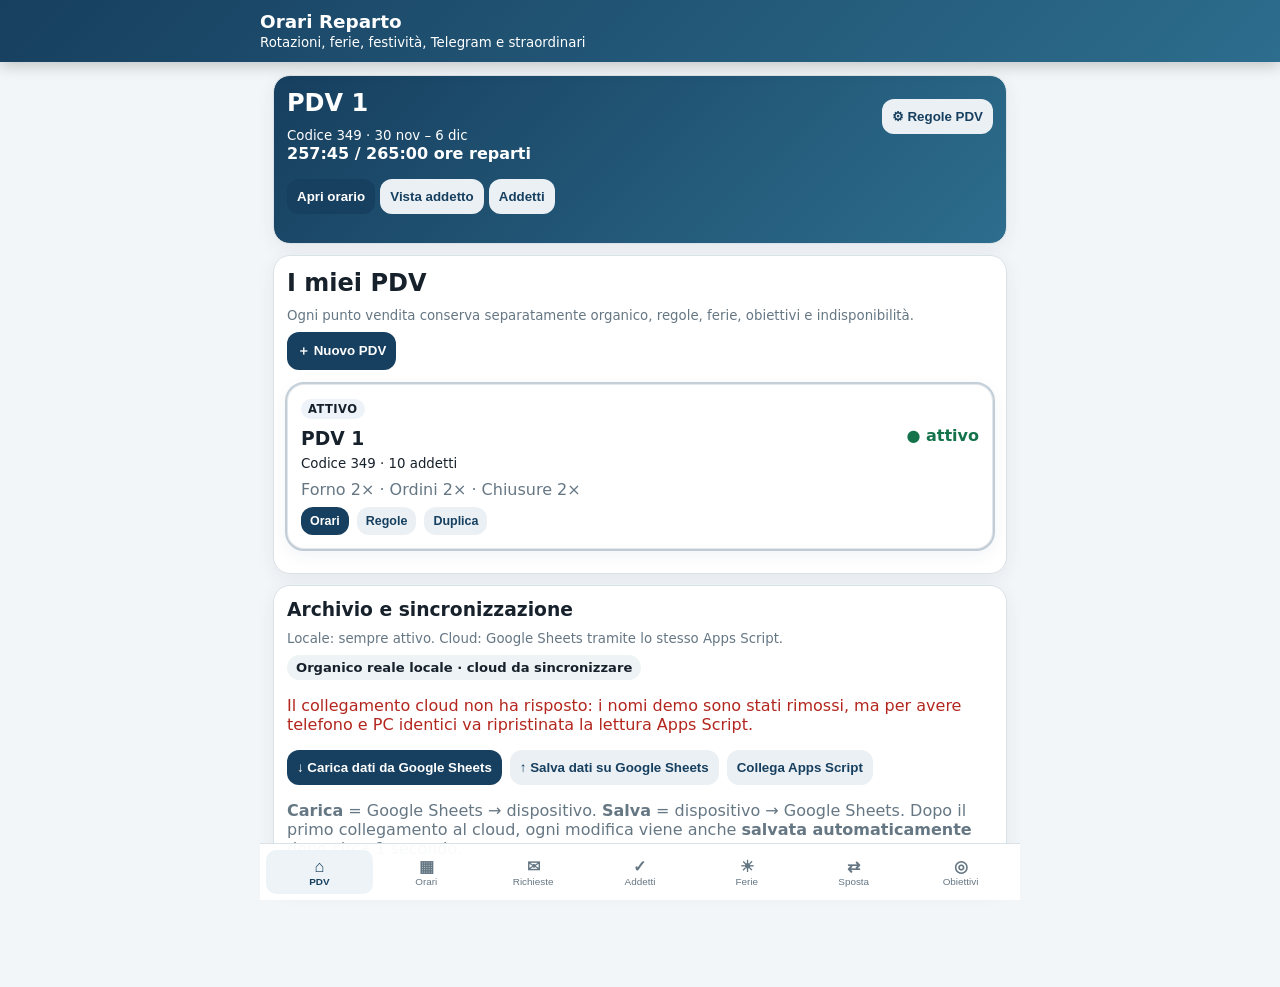
==== orari-reparto-demo/index.html @ fd737ded "Integrate September 21 Calendar and exceptional department roster" ====
<!doctype html>
<html lang="it">
<head>
<meta charset="utf-8">
<meta name="viewport" content="width=device-width,initial-scale=1,viewport-fit=cover">
<meta name="theme-color" content="#173f5f">
<title>Orari Reparto</title>
<script>
(function(){
  if(location.hostname==='htmlpreview.github.io'){
    location.replace('https://giulio-o.github.io/tweet-sentiment-stream/orari-reparto-demo/');
  }
})();
</script>
<link rel="stylesheet" href="orari-v9.css?v=20260902-absence1">
<link rel="stylesheet" href="orari-v9-pdv.css?v=20260902-absence1">
<link rel="stylesheet" href="orari-v9-interactions.css?v=20260906-promo1">
</head>
<body>
<header>
  <div class="head">
    <h1>Orari Reparto</h1>
    <small>Rotazioni, ferie, festività, Telegram e straordinari</small>
    <div id="weekbar" class="weekbar">
      <button onclick="move(-7)" aria-label="Settimana precedente">‹</button>
      <div id="weeklabel"></div>
      <button onclick="move(7)" aria-label="Settimana successiva">›</button>
    </div>
  </div>
</header>
<main id="app"></main>
<nav id="nav"></nav>
<script src="orari-v9-part1.js?v=20260904-driveweek1"></script>
<script src="orari-v9-part2.js?v=20260909-weeklysales1"></script>
<script src="orari-v9-part5.js?v=20260904-driveweek1"></script>
<script src="orari-v9-part3.js?v=20260904-driveweek1"></script>
<script src="orari-v9-part4.js?v=20260902-sick1"></script>
<script src="orari-v9-part6.js?v=20260902-sick1"></script>
<script src="orari-v9-part7.js?v=20260902-sick1"></script>
<script src="orari-v9-part8.js?v=20260902-sick1"></script>
<script src="orari-v9-part9.js?v=20260902-sick1"></script>
<script src="orari-v9-part10.js?v=20260909-weeklysales1"></script>
<script src="orari-v9-part11.js?v=20260902-sick1"></script>
<script src="orari-v9-part12.js?v=20260909-weeklysales1"></script>
<script src="orari-v9-part15.js?v=20260909-weeklysales1"></script>
<script src="orari-v9-part13.js?v=20260902-sick1"></script>
<script src="orari-v9-part14.js?v=20260902-sick1"></script>
<script src="orari-v9-part16.js?v=20260904-driveweek1"></script>
<script src="orari-v9-part17.js?v=20260902-sick1"></script>
<script src="orari-v9-part18.js?v=20260902-sick1"></script>
<script src="orari-v9-part19.js?v=20260902-sick1"></script>
<script src="orari-v9-part20.js?v=20260902-sick1"></script>
<script src="orari-v9-part21.js?v=20260904-driveweek1"></script>
<script src="orari-v9-part22.js?v=20260902-sick1"></script>
<script src="orari-v9-part23.js?v=20260911-singleday1"></script>
<script src="orari-v9-part24.js?v=20260902-sick1"></script>
<script src="orari-v9-part25.js?v=20260902-sick1"></script>
<script src="orari-v9-part26.js?v=20260902-sick1"></script>
<script src="orari-v9-part27.js?v=20260902-sick1"></script>
<script src="orari-v9-part28.js?v=20260904-needsfirst1"></script>
<script src="orari-v9-part29.js?v=20260902-sick1"></script>
<script src="orari-v9-part30.js?v=20260902-sick1"></script>
<script src="orari-v9-part31.js?v=20260911-singleday1"></script>
<script src="orari-v9-part32.js?v=20260904-needsfirst1"></script>
<script src="orari-v9-part33.js?v=20260909-weeklysales1"></script>
<script src="orari-v9-part34.js?v=20260903-satrotation1"></script>
<script src="orari-v9-part35.js?v=20260904-driveweek1"></script>
<script src="orari-v9-part36.js?v=20260906-promo2"></script>
<script src="orari-v9-part37.js?v=20260909-weeklysales1"></script>
<script src="orari-v9-part38.js?v=20260906-reminder1"></script>
<script src="orari-v9-part39.js?v=20260909-weeklysales1"></script>
<script src="orari-v9-part40.js?v=20260911-singleday1"></script>
<script src="orari-v9-part41.js?v=20260911-calendar1"></script>
</body>
</html>
---- orari-reparto-demo/orari-v9.css ----
:root{--b:#173f5f;--b2:#2d6d8d;--bg:#f3f6f8;--bd:#d9e2e7;--bad:#b3261e;--ok:#14734b;--p:#6f42c1;--holiday:#9a5b00}
*{box-sizing:border-box}
body{margin:0;background:var(--bg);color:#17212b;font-family:system-ui,-apple-system,Segoe UI,sans-serif}
header{position:sticky;top:0;z-index:20;background:linear-gradient(135deg,var(--b),var(--b2));color:#fff;padding:11px 14px;box-shadow:0 4px 14px #0003}
.head{max-width:760px;margin:auto}
h1{font-size:1.15rem;margin:0}
h2,h3{margin:0 0 8px}
.weekbar{display:none;grid-template-columns:45px 1fr 45px;gap:8px;align-items:center;margin-top:9px}
.weekbar.on{display:grid}
.weekbar button{height:40px;border:1px solid #fff5;border-radius:12px;background:#fff2;color:#fff;font-size:1.4rem}
.weekbar div{text-align:center;font-weight:800}
main{max-width:760px;margin:auto;padding:13px 13px 88px}
.card{background:#fff;border:1px solid var(--bd);border-radius:17px;padding:13px;margin-bottom:11px;box-shadow:0 5px 18px #173f5f12}
.hero{background:linear-gradient(135deg,var(--b),var(--b2));color:#fff}
.grid{display:grid;grid-template-columns:1fr 1fr;gap:8px}
.wide{grid-column:1/-1}
.row{display:flex;justify-content:space-between;align-items:center;gap:8px}
.wrap{flex-wrap:wrap}
.btn{border:0;border-radius:12px;padding:10px;font-weight:800;background:#eaf0f4;color:var(--b)}
.btn.small{padding:7px 9px;font-size:.78rem}
.btn.primary{background:var(--b);color:#fff}
.btn.danger{background:#fdecea;color:var(--bad)}
.btn.holiday{background:#fff2d9;color:#7b4900}
nav{position:fixed;z-index:30;bottom:0;left:50%;transform:translateX(-50%);width:min(760px,100%);display:grid;grid-template-columns:repeat(6,1fr);background:#fffffff5;border-top:1px solid var(--bd);padding:6px}
nav button{border:0;background:transparent;padding:7px 1px;color:#667784;font-size:.62rem}
nav button b{display:block;font-size:1.03rem}
nav button.on{color:var(--b);font-weight:900;background:#edf3f6;border-radius:10px}
.dept{border-left:5px solid var(--b)}
.carni{border-left-color:#8a5a2b}
.cr{border-left:5px solid var(--p);background:#faf7ff}
.shift{display:grid;grid-template-columns:1fr auto auto;gap:7px;align-items:center;padding:8px 0;border-top:1px solid var(--bd)}
.shift:first-child{border-top:0}
.time{font-weight:900}
.pill{display:inline-block;padding:3px 7px;border-radius:999px;background:#edf3f6;color:var(--b);font-size:.7rem;margin-top:3px}
.bad{color:var(--bad)}
.ok{color:var(--ok)}
.muted{color:#667784}
.req{display:grid;grid-template-columns:1fr auto;gap:7px;padding:7px 0;border-top:1px solid var(--bd)}
table{width:100%;border-collapse:collapse;font-size:.8rem}
th,td{padding:7px 4px;border-bottom:1px solid var(--bd);text-align:right}
th:first-child,td:first-child{text-align:left}
.scroll{overflow-x:auto}
.crrow{background:#faf7ff}
.redbox{background:#fff6f5}
.greenbox{background:#f0faf5}
.purplebox{background:#f7f2ff}
.holiday-open{background:#fff8e8;border-color:#e0b461}
.holiday-closed{background:#f1f3f5;border-color:#aab4bd}
.holiday-badge{display:inline-block;border-radius:999px;padding:4px 8px;font-size:.72rem;font-weight:900;background:#fff2d9;color:#7b4900}
.holiday-badge.closed{background:#e8ecef;color:#46535d}
.credit-grid{display:grid;grid-template-columns:1fr 90px;gap:8px;align-items:center;padding:7px 0;border-top:1px solid var(--bd)}
.extra-box{background:#eef7ff;border-color:#9bc4df}
.extra-row{display:grid;grid-template-columns:auto 1fr 105px 105px;gap:8px;align-items:end;padding:10px 0;border-top:1px solid var(--bd)}
.extra-row:first-of-type{border-top:0}
.extra-row input[type="checkbox"]{width:22px;height:22px;margin:0 0 9px}
.target-note{font-size:.72rem;color:#667784;margin-top:4px}
.request-card{border-left:5px solid #2581b8}
.request-message{background:#f4f8fb;border-radius:12px;padding:10px;margin:9px 0;font-style:italic}
.request-actions{display:grid;grid-template-columns:1fr 1fr;gap:8px;margin-top:10px}
.request-status{display:inline-block;padding:4px 8px;border-radius:999px;background:#eaf0f4;color:var(--b);font-size:.72rem;font-weight:900}
.request-status.pending{background:#fff2d9;color:#7b4900}
.connection{background:#eef7ff;border-color:#9bc4df}
.block-card{border-left:5px solid #b3261e;background:#fff8f7}
.spinner{display:inline-block;width:16px;height:16px;border:2px solid #9db2c0;border-top-color:var(--b);border-radius:50%;animation:spin .8s linear infinite;vertical-align:-3px;margin-right:6px}
.associate-box{display:grid;gap:8px;background:#fff8e8;border:1px solid #e0b461;border-radius:13px;padding:10px;margin:10px 0}
.associate-row{display:grid;grid-template-columns:1fr auto;gap:8px}
.telegram-linked,.telegram-employee{display:flex;justify-content:space-between;align-items:center;gap:8px;border-radius:12px;padding:9px;margin:9px 0}
.telegram-linked,.telegram-employee.linked{background:#f0faf5;border:1px solid #9bd2b8}
.telegram-employee.unlinked{background:#f3f6f8;border:1px solid var(--bd)}
.employee-week-head{background:#eef7ff;border-color:#9bc4df}
.employee-summary{margin-bottom:11px}
.employee-day{border-left:5px solid var(--b)}
.employee-shift{display:grid;grid-template-columns:1fr auto auto;gap:10px;align-items:center;padding:9px 0;border-top:1px solid var(--bd)}
.employee-shift:first-of-type{border-top:0}
.employee-edit{align-self:center}
.day-state{border-radius:12px;padding:12px;margin-top:8px;text-align:center}
.rest-state{background:#f1f3f5;color:#52616d}
.leave-state{background:#eaf4ff;color:#175c87}
.holiday-state{background:#fff8e8;color:#7b4900}
.availability-note{margin-top:8px;border-radius:10px;padding:8px;background:#fff0ef;color:var(--bad);font-size:.82rem}
@keyframes spin{to{transform:rotate(360deg)}}
@media(max-width:560px){.extra-row{grid-template-columns:30px 1fr 1fr}.extra-row .employee-select{grid-column:2/-1}}
input,select{width:100%;padding:10px;border:1px solid var(--bd);border-radius:11px;background:#fff}
label{display:grid;gap:4px;font-size:.8rem;font-weight:750;color:#667784}
.form{display:grid;gap:9px}
.emp{padding:9px 0;border-top:1px solid var(--bd)}
.hidden{display:none!important}
@media(max-width:460px){
  .shift{grid-template-columns:1fr auto}
  .shift .edit{grid-column:2}
  .grid{grid-template-columns:1fr 1fr}
  table{font-size:.74rem}
  th,td{padding:6px 3px}
  .request-actions{grid-template-columns:1fr}
  .associate-row{grid-template-columns:1fr}
  .telegram-linked,.telegram-employee{align-items:flex-start;flex-direction:column}
  .employee-shift{grid-template-columns:1fr auto}
  .employee-shift .employee-edit{grid-column:2}
}
---- orari-reparto-demo/orari-v9-pdv.css ----
.pdv-list{display:grid;gap:12px;margin-top:14px}.pdv-card{border:1px solid rgba(23,63,95,.12)}.pdv-active{outline:2px solid rgba(23,63,95,.24)}.pdv-badge{display:inline-block;font-size:.72rem;font-weight:800;letter-spacing:.04em;padding:3px 7px;border-radius:999px;background:#edf3f8;margin-bottom:5px}.pdv-actions{display:flex;gap:8px;flex-wrap:wrap;align-items:center}.sync-status{font-size:.82rem;font-weight:700;padding:5px 9px;border-radius:999px;background:#eef3f6}textarea{width:100%;box-sizing:border-box;resize:vertical;font:inherit;border:1px solid #ccd5dc;border-radius:10px;padding:10px;background:#fff}.pdv-card h3{margin:4px 0}.pdv-card p{margin:8px 0}.form input[readonly]{background:#f2f5f7;font-weight:700}.form label input[type="checkbox"]{width:auto;margin-right:8px}@media(max-width:600px){.pdv-actions .btn{flex:1 1 auto}.pdv-card .row{align-items:flex-start}.sync-status{margin-top:6px}}
---- orari-reparto-demo/orari-v9-interactions.css ----
/* Interazioni, note richieste, permessi, spostamenti e coperture */
.btn,.weekbar button,nav button{cursor:pointer;transition:transform .14s ease,box-shadow .14s ease,filter .14s ease,background-color .14s ease}
.btn:hover{transform:translateY(-2px);box-shadow:0 6px 14px #173f5f24;filter:brightness(.97)}
.btn:active{transform:translateY(0) scale(.97);box-shadow:0 2px 6px #173f5f20}
.btn:disabled{cursor:not-allowed;opacity:.55;transform:none!important;box-shadow:none!important;filter:none!important}
.weekbar button:hover{transform:translateY(-1px);background:#ffffff32}
nav{grid-template-columns:repeat(7,1fr)}
nav button:hover{color:var(--b);background:#edf3f6;border-radius:10px;transform:translateY(-2px)}
nav button:active{transform:scale(.96)}
.request-mini-note{display:block;margin-top:3px;color:#8a5a00;font-size:.68rem;font-weight:650;line-height:1.25}
.request-mini-day{margin-top:8px;padding:7px 9px;border-radius:9px;background:#fff8e8;border:1px solid #ead19a}
.permit-state{background:#f3edff;color:#5f3a90}
.move-state{background:#eef8f0;color:#21633c}
.planning-rules textarea{width:100%;padding:10px;border:1px solid var(--bd);border-radius:11px;background:#fff;resize:vertical;font:inherit;color:#17212b}
.entitlement-card{border-left-color:#6f42c1;background:#fdfbff}
.coverage-box{margin-top:11px;padding:11px;border-radius:13px;background:#f7f2ff;border:1px solid #d8c6f1;display:grid;gap:7px}
.coverage-box>.muted{display:block}
.coverage-shift{padding-top:8px;border-top:1px solid #dfd3ef;display:grid;gap:6px}
.coverage-candidate{display:flex;align-items:center;justify-content:space-between;gap:8px;background:#fff;border:1px solid var(--bd);border-radius:10px;padding:7px 8px}
.coverage-candidate span{min-width:0}
.rest-warning{display:block;margin-top:5px;padding:4px 6px;border-radius:8px;background:#fff3cd;color:#7a4d00;font-size:.68rem;font-weight:800;line-height:1.2}
.rest-warning.high{background:#fdecea;color:#a02018;border:1px solid #efb4af}
@media(max-width:460px){nav button{font-size:.56rem;padding-left:0;padding-right:0}.request-mini-note{font-size:.64rem}.coverage-candidate{align-items:flex-start;flex-direction:column}.coverage-candidate .btn{width:100%}.rest-warning{font-size:.64rem}}
@media(hover:none){.btn:hover,nav button:hover,.weekbar button:hover{transform:none;box-shadow:none;filter:none}}

/* Rigenerazione orario dopo ferie, malattia o permessi */
.absence-planner-button{margin-left:4px}
.absence-planner{border-left:5px solid #d97706;background:#fffdf8}
.absence-summary{display:grid;grid-template-columns:repeat(3,1fr);gap:7px;margin:12px 0}
.absence-summary>div{display:grid;gap:2px;text-align:center;padding:9px 5px;border-radius:11px;background:#fff;border:1px solid var(--bd)}
.absence-summary b{font-size:1.2rem}.absence-summary small{font-size:.66rem;color:#667784}
.absence-apply-all{width:100%;margin-bottom:10px}
.absence-all-covered,.absence-empty{padding:12px;border-radius:12px;background:#f0faf5;color:#14734b;margin-top:10px}
.absence-empty{background:#f3f6f8;color:#52616d}
.absence-shift-card{border:1px solid var(--bd);border-left:5px solid #b3261e;border-radius:14px;background:#fff;padding:11px;margin-top:10px}
.absence-shift-card.covered{border-left-color:#14734b}
.absence-shift-card h3{margin:2px 0}.absence-shift-card h4{font-size:.78rem;margin:11px 0 5px;color:#52616d}
.absence-status{font-size:.72rem;font-weight:900;padding:5px 8px;border-radius:999px;background:#f3f6f8}
.absence-meta{display:flex;justify-content:space-between;gap:8px;flex-wrap:wrap;font-size:.76rem;padding:7px 0;border-bottom:1px solid var(--bd)}
.absence-option{display:grid;grid-template-columns:1fr auto;gap:8px;align-items:center;padding:8px;border:1px solid var(--bd);border-radius:11px;margin-top:6px}
.absence-option.recommended{background:#eef7ff;border-color:#9bc4df}.absence-option.selected{background:#f0faf5;border-color:#9bd2b8}
.absence-option small{color:#667784;line-height:1.3}.absence-best{display:inline-block;margin-left:6px;padding:2px 5px;border-radius:999px;background:#d8ecf8;color:#175c87;font-size:.58rem;vertical-align:2px}
.absence-option-main{min-width:0}
.absence-change{display:grid;grid-template-columns:minmax(0,1fr) auto minmax(0,1fr);align-items:center;gap:7px;margin-top:7px;padding:7px;border-radius:9px;background:#f7f9fa;border:1px solid #dce4e8}
.absence-change>div{min-width:0;display:grid;gap:2px}.absence-change small{font-size:.75rem;font-weight:850;letter-spacing:.03em}.absence-change b{font-size:.8rem;line-height:1.3;overflow-wrap:anywhere}.absence-change b.free{color:#52616d}.absence-change-arrow{font-weight:900;color:#175c87}
.absence-flags{display:flex;flex-wrap:wrap;gap:4px;margin-top:6px}.absence-flag{display:inline-block;padding:3px 6px;border-radius:999px;font-size:.75rem;font-weight:900;letter-spacing:.02em}.absence-flag.free{background:#e8edf0;color:#45535e}.absence-flag.added{background:#fff1d6;color:#8a5700}.absence-flag.changed{background:#e7f1f8;color:#175c87}.absence-flag.contact{background:#fde3df;color:#9b241d}
.absence-no-option{padding:10px;border-radius:11px;background:#fff1ef;color:#8f211b}
.absence-undo{margin-top:9px}
@media(max-width:460px){.absence-planner-button{display:block;width:100%;margin:7px 0 0}.absence-option{grid-template-columns:1fr}.absence-option .btn{width:100%}.absence-summary small{font-size:.6rem}.absence-change{grid-template-columns:1fr}.absence-change-arrow{transform:rotate(90deg);justify-self:center}}

/* Griglia base ciclica e controlli chiusura-apertura */
.base-grid-button{margin-left:4px}
.base-grid-panel{border-left:5px solid var(--b);background:#f9fcfe}
.base-grid-priority{display:flex;flex-wrap:wrap;gap:5px 7px;align-items:center;margin:11px 0;padding:9px;border-radius:11px;background:#edf3f6;font-size:.74rem}
.base-grid-priority span{padding:4px 7px;border-radius:999px;background:#fff;border:1px solid var(--bd);font-weight:750}
.base-grid-summary{display:grid;grid-template-columns:repeat(4,1fr);gap:7px;margin-bottom:10px}
.base-grid-summary>div{display:grid;gap:2px;text-align:center;padding:9px 4px;border:1px solid var(--bd);border-radius:11px;background:#fff}
.base-grid-summary b{font-size:1.15rem}.base-grid-summary small{font-size:.65rem;color:#667784;line-height:1.2}.base-grid-summary .warn{color:#9a5b00}
.base-grid-issues{padding:10px;border-radius:12px;background:#fff;border:1px solid var(--bd);margin-bottom:10px}.base-grid-issues h3{font-size:.82rem}
.base-grid-issue{display:grid;grid-template-columns:minmax(90px,.75fr) minmax(150px,1.35fr) auto;gap:7px;align-items:center;padding:7px 8px;margin-top:5px;border-radius:9px;font-size:.72rem;background:#fff8e8;border-left:4px solid #d18a00}
.base-grid-issue.critical{background:#fff0ee;border-left-color:#b3261e}.base-grid-issue.skill{background:#fdecea;border-left-color:#8b1a13}.base-grid-issue strong{font-size:.68rem;color:#7b4900;text-align:right}.base-grid-issue.critical strong,.base-grid-issue.skill strong{color:#a02018}
.base-grid-ok{padding:10px;border-radius:11px;background:#f0faf5;color:#14734b;font-weight:800;font-size:.8rem;margin-bottom:10px}
.base-grid-scroll{border:1px solid var(--bd);border-radius:12px;background:#fff}
.base-grid-table{min-width:1040px;table-layout:fixed;font-size:.7rem}.base-grid-table th,.base-grid-table td{text-align:center;padding:5px 4px;vertical-align:top}.base-grid-table thead th{position:sticky;top:0;background:#eaf0f4;z-index:1}.base-grid-table thead th:first-child,.base-grid-table tbody th{width:128px;text-align:left;position:sticky;left:0;background:#f5f8fa;z-index:2}.base-grid-table thead th:first-child{z-index:3}.base-grid-table thead th small,.base-grid-table tbody th small,.base-grid-total small{display:block;font-weight:500;margin-top:2px;color:#667784}
.base-grid-section th{position:static!important;width:auto!important;background:#dbe8ef!important;color:#173f5f!important;font-size:.68rem;letter-spacing:.04em}.base-grid-cell-shift{display:block;min-height:31px;margin-bottom:4px;padding:4px;border-radius:6px;background:#f4f7f9;line-height:1.2}.base-grid-cell-shift:last-child{margin-bottom:0}.base-grid-cell-shift b,.base-grid-cell-shift small{display:block}.base-grid-cell-shift small{font-size:.6rem;color:#52616d}.base-grid-state{vertical-align:middle!important;font-weight:850;color:#667784}.base-grid-state small{display:block}.base-grid-state.absent{background:#fff0ee;color:#a02018}.base-grid-state.moved{background:#eef8f0;color:#21633c}.base-grid-state.rest{color:#8a969f}.base-grid-total{vertical-align:middle!important}.base-grid-cell.critical{background:#ffe5e2;box-shadow:inset 0 0 0 2px #b3261e}.base-grid-cell.borderline{background:#fff3d6;box-shadow:inset 0 0 0 2px #d18a00}.base-grid-cell.skill{background:#fdecea;box-shadow:inset 0 0 0 2px #8b1a13}.base-grid-cell-alert{display:inline-block;margin-top:3px;padding:2px 4px;border-radius:999px;background:#b3261e;color:#fff;font-size:.5rem;font-weight:900}.base-grid-cell.borderline .base-grid-cell-alert{background:#9a5b00}.base-grid-uncovered th{color:#b3261e}
.base-grid-legend{display:flex;flex-wrap:wrap;gap:9px;margin-top:8px;font-size:.68rem;color:#52616d}.base-grid-legend span{display:flex;align-items:center;gap:4px}.base-grid-legend i{width:11px;height:11px;border-radius:3px;background:#b3261e}.base-grid-legend i.borderline{background:#d18a00}.base-grid-legend i.skill{background:#8b1a13}
.shift.base-grid-critical,.card.cr.base-grid-critical{margin-left:-8px;margin-right:-8px;padding-left:8px;padding-right:8px;background:#fff0ee;border-left:4px solid #b3261e}.shift.base-grid-borderline,.card.cr.base-grid-borderline{margin-left:-8px;margin-right:-8px;padding-left:8px;padding-right:8px;background:#fff8e8;border-left:4px solid #d18a00}.shift.base-grid-skill-problem,.card.cr.base-grid-skill-problem{background:#fdecea;border-left:4px solid #8b1a13}.base-grid-warning{display:block;margin-top:5px;padding:4px 7px;border-radius:8px;font-size:.68rem;font-weight:900;line-height:1.25}.base-grid-warning.critical,.base-grid-warning.skill{background:#f8d8d4;color:#8b1a13}.base-grid-warning.borderline{background:#ffe9b8;color:#754800}.base-grid-day-warning{box-shadow:0 5px 18px #b3261e18}
@media(max-width:600px){.base-grid-summary{grid-template-columns:1fr 1fr}.base-grid-issue{grid-template-columns:1fr}.base-grid-issue strong{text-align:left}.base-grid-button{display:block;width:100%;margin:7px 0 0}.base-grid-priority{align-items:stretch}.base-grid-priority b{width:100%}}

/* Alternanza delle chiusure del sabato */
.shift.saturday-rotation-ok{margin-left:-8px;margin-right:-8px;padding-left:8px;padding-right:8px;background:#f0faf5;border-left:4px solid #14734b}
.shift.saturday-rotation-warning{margin-left:-8px;margin-right:-8px;padding-left:8px;padding-right:8px;background:#fff3d6;border-left:4px solid #d18a00}
.saturday-rotation-note{display:block;margin-top:5px;padding:4px 7px;border-radius:8px;background:#dff3e8;color:#12633f;font-size:.68rem;font-weight:900;line-height:1.25}
.saturday-rotation-warning .saturday-rotation-note{background:#ffe9b8;color:#754800;text-decoration:underline;text-decoration-thickness:2px;text-underline-offset:2px}
.base-grid-cell-alert.saturday-ok{background:#14734b}

/* Richiesta Massimo e presidio inventario trimestrale */
.shift.inventory-shift-ok{margin-left:-8px;margin-right:-8px;padding-left:8px;padding-right:8px;background:#eef7ff;border-left:4px solid #175c87}
.shift.inventory-shift-warning{margin-left:-8px;margin-right:-8px;padding-left:8px;padding-right:8px;background:#fff0ee;border-left:4px solid #b3261e}
.inventory-shift-note{display:block;margin-top:5px;padding:4px 7px;border-radius:8px;background:#dceefa;color:#175c87;font-size:.68rem;font-weight:900;line-height:1.25}
.inventory-shift-warning .inventory-shift-note{background:#f8d8d4;color:#8b1a13;text-decoration:underline;text-decoration-thickness:2px;text-underline-offset:2px}
.inventory-day-banner{display:flex;align-items:center;justify-content:space-between;gap:8px;margin:9px 0;padding:9px 11px;border-radius:11px;background:#eef7ff;border:1px solid #9bc4df;color:#175c87;font-size:.75rem}
.inventory-day-banner.warning{background:#fff0ee;border-color:#efb4af;color:#8b1a13}.inventory-day-banner span{font-weight:800}
@media(max-width:460px){.inventory-day-banner{align-items:flex-start;flex-direction:column}}
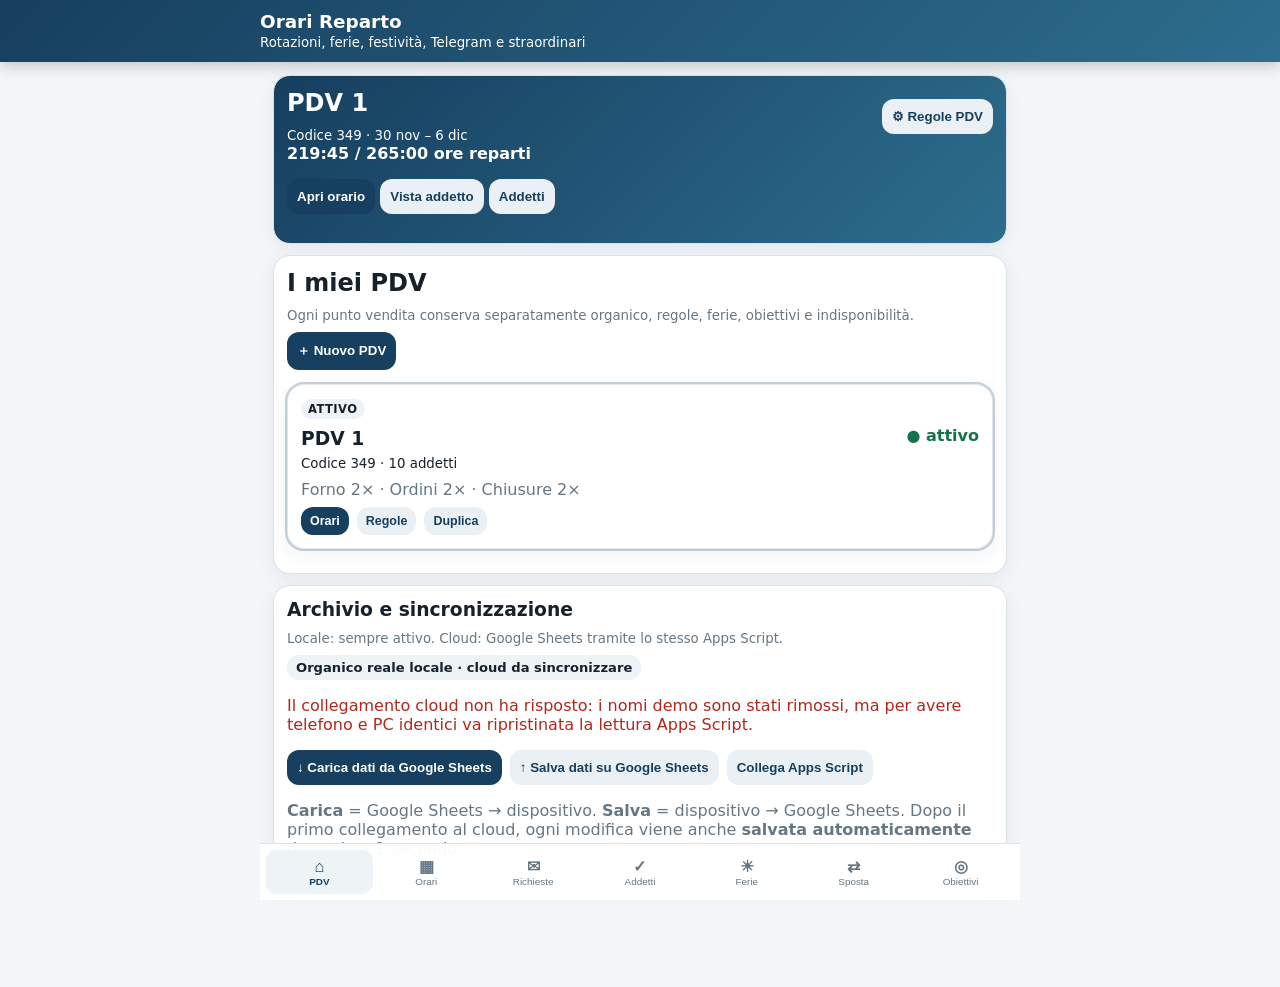
==== commit 7e3cd40d: "Aggiorna PDV1: competenze, coperture e definitivi Drive del 17 settembre" ====
--- a/orari-reparto-demo/index.html
+++ b/orari-reparto-demo/index.html
@@ -34,7 +34,7 @@
 <script src="orari-v9-part2.js?v=20260909-weeklysales1"></script>
 <script src="orari-v9-part5.js?v=20260904-driveweek1"></script>
 <script src="orari-v9-part3.js?v=20260904-driveweek1"></script>
-<script src="orari-v9-part4.js?v=20260902-sick1"></script>
+<script src="orari-v9-part4.js?v=20260917-sales1"></script>
 <script src="orari-v9-part6.js?v=20260902-sick1"></script>
 <script src="orari-v9-part7.js?v=20260902-sick1"></script>
 <script src="orari-v9-part8.js?v=20260902-sick1"></script>
@@ -45,7 +45,7 @@
 <script src="orari-v9-part15.js?v=20260909-weeklysales1"></script>
 <script src="orari-v9-part13.js?v=20260902-sick1"></script>
 <script src="orari-v9-part14.js?v=20260902-sick1"></script>
-<script src="orari-v9-part16.js?v=20260904-driveweek1"></script>
+<script src="orari-v9-part16.js?v=20260917-sales1"></script>
 <script src="orari-v9-part17.js?v=20260902-sick1"></script>
 <script src="orari-v9-part18.js?v=20260902-sick1"></script>
 <script src="orari-v9-part19.js?v=20260902-sick1"></script>
@@ -70,6 +70,7 @@
 <script src="orari-v9-part38.js?v=20260906-reminder1"></script>
 <script src="orari-v9-part39.js?v=20260909-weeklysales1"></script>
 <script src="orari-v9-part40.js?v=20260911-singleday1"></script>
-<script src="orari-v9-part41.js?v=20260911-calendar1"></script>
+<script src="orari-v9-part41.js?v=20260911-calendar2"></script>
+<script src="orari-v9-part42.js?v=20260917-sales1"></script>
 </body>
 </html>
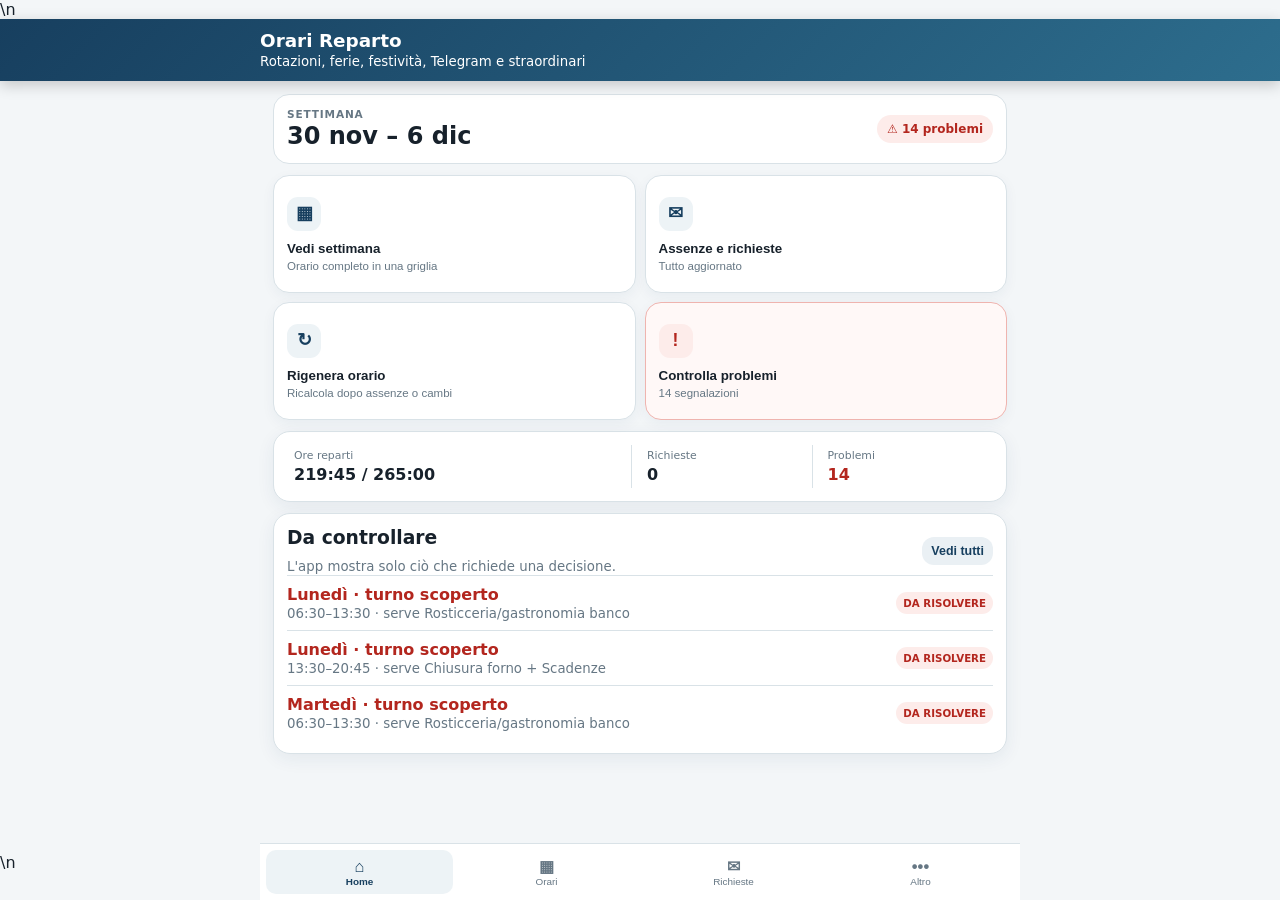
==== commit 5112eb92: "Attiva la nuova interfaccia semplice" ====
--- a/orari-reparto-demo/index.html
+++ b/orari-reparto-demo/index.html
@@ -14,7 +14,7 @@
 </script>
 <link rel="stylesheet" href="orari-v9.css?v=20260902-absence1">
 <link rel="stylesheet" href="orari-v9-pdv.css?v=20260902-absence1">
-<link rel="stylesheet" href="orari-v9-interactions.css?v=20260906-promo1">
+<link rel="stylesheet" href="orari-v9-interactions.css?v=20260906-promo1">\n<link rel="stylesheet" href="orari-v9-simple.css?v=20261005-simple1">
 </head>
 <body>
 <header>
@@ -71,6 +71,6 @@
 <script src="orari-v9-part39.js?v=20260909-weeklysales1"></script>
 <script src="orari-v9-part40.js?v=20260911-singleday1"></script>
 <script src="orari-v9-part41.js?v=20260911-calendar2"></script>
-<script src="orari-v9-part42.js?v=20260917-sales1"></script>
+<script src="orari-v9-part42.js?v=20260917-sales2"></script>\n<script src="orari-v9-part43.js?v=20261005-simple1"></script>
 </body>
 </html>
--- a/orari-reparto-demo/orari-v9-simple.css
+++ b/orari-reparto-demo/orari-v9-simple.css
@@ -0,0 +1,13 @@
+/* Livello visuale semplice: il motore e le regole restano invariati. */
+.simple-home-head,.simple-mode-banner,.simple-requests-head,.simple-more-head{display:flex;justify-content:space-between;align-items:center;gap:12px;background:#fff;border:1px solid var(--bd);border-radius:16px;padding:13px;margin-bottom:11px}
+.simple-home-head small,.simple-schedule-bar small{display:block;font-size:.66rem;letter-spacing:.08em;color:#667784;font-weight:850}.simple-home-head h2{margin:2px 0 0}.simple-health{display:inline-flex;align-items:center;justify-content:center;padding:7px 10px;border-radius:999px;font-size:.75rem;font-weight:900;white-space:nowrap}.simple-health.ok{background:#e6f5ed;color:#14734b}.simple-health.bad{background:#fdecea;color:#b3261e}
+.simple-actions-grid{display:grid;grid-template-columns:1fr 1fr;gap:9px;margin-bottom:11px}.simple-action{min-height:118px;text-align:left;border:1px solid var(--bd);border-radius:16px;background:#fff;padding:13px;color:#17212b;box-shadow:0 4px 13px #173f5f0d;cursor:pointer}.simple-action>b{display:grid;place-items:center;width:34px;height:34px;border-radius:11px;background:#edf3f6;color:var(--b);font-size:1.1rem;margin-bottom:10px}.simple-action span,.simple-action small{display:block}.simple-action span{font-weight:900}.simple-action small{margin-top:4px;color:#667784;font-size:.72rem}.simple-action.attention{border-color:#efb4af;background:#fff8f7}.simple-action.attention>b{background:#fdecea;color:#b3261e}
+.simple-week-kpi{display:grid;grid-template-columns:2fr 1fr 1fr;gap:8px}.simple-week-kpi>div{padding:4px 7px;border-right:1px solid var(--bd)}.simple-week-kpi>div:last-child{border-right:0}.simple-week-kpi small,.simple-week-kpi b{display:block}.simple-week-kpi small{font-size:.68rem;color:#667784}.simple-week-kpi b{margin-top:3px}
+.simple-issue{display:grid;grid-template-columns:1fr auto;gap:9px;align-items:center;padding:9px 0;border-top:1px solid var(--bd)}.simple-issue span small{display:block;color:#667784;margin-top:2px}.simple-issue strong{font-size:.64rem;border-radius:999px;padding:5px 7px}.simple-issue.bad strong{background:#fdecea;color:#b3261e}.simple-issue.warn strong{background:#fff2d9;color:#7b4900}.simple-ok{padding:11px;border-radius:11px;background:#f0faf5;color:#14734b;font-weight:800}
+.simple-more-grid{display:grid;grid-template-columns:1fr 1fr;gap:9px}.simple-more-item{display:flex;align-items:center;gap:10px;min-height:72px;border:1px solid var(--bd);border-radius:15px;background:#fff;padding:12px;text-align:left;font-weight:850;color:#17212b}.simple-more-item>b{display:grid;place-items:center;width:32px;height:32px;border-radius:10px;background:#edf3f6;color:var(--b)}
+.simple-schedule-bar{position:sticky;top:66px;z-index:16;background:#fff;border:1px solid var(--bd);border-radius:16px;padding:10px 11px;margin-bottom:10px;box-shadow:0 6px 18px #173f5f14}.simple-schedule-bar>div:first-child>b{display:block;margin-top:2px}.simple-primary-actions{display:grid!important;grid-template-columns:1fr 1fr 1fr;gap:6px;margin-top:9px}.simple-primary-actions button{border:0;border-radius:10px;padding:9px 6px;font-size:.7rem;font-weight:900;background:#eaf0f4;color:var(--b)}.simple-primary-actions button.primary{background:var(--b);color:#fff}.simple-problems{border-left:5px solid #9aa8b2}.simple-problems.has-critical{border-left-color:#b3261e}.simple-main-grid{border-left-width:4px}.simple-main-grid>.row button[onclick*="toggleBaseGrid"]{display:none!important}.simple-main-grid .base-grid-priority{display:none}.simple-main-grid .base-grid-summary{margin-top:8px}
+.simple-advanced-details>summary,.simple-request-settings>summary{cursor:pointer;list-style:none;display:flex;justify-content:space-between;gap:8px;align-items:center}.simple-advanced-details>summary::-webkit-details-marker,.simple-request-settings>summary::-webkit-details-marker{display:none}.simple-advanced-details>summary:after,.simple-request-settings>summary:after{content:'›';font-size:1.4rem;color:#667784}.simple-advanced-details[open]>summary:after,.simple-request-settings[open]>summary:after{transform:rotate(90deg)}.simple-advanced-details summary small,.simple-request-settings summary small{display:block;color:#667784;font-size:.7rem}.simple-advanced-body{margin-top:12px}.simple-advanced-body>.card:first-child{margin-top:0}.simple-planner-visible{border-left-color:#d97706}
+.simple-requests-head{align-items:flex-start}.simple-request-settings>.connection{border:0;box-shadow:none;margin:10px -2px -2px;padding:10px 2px 2px;background:transparent}.simple-mode-banner small{display:block;color:#667784;margin-top:2px}
+body.simple-ux nav{grid-template-columns:repeat(4,1fr)}
+@media(max-width:560px){.simple-home-head,.simple-mode-banner,.simple-requests-head,.simple-more-head{align-items:flex-start;flex-direction:column}.simple-actions-grid,.simple-more-grid{grid-template-columns:1fr 1fr}.simple-schedule-bar{top:63px}.simple-week-kpi{grid-template-columns:1.5fr 1fr 1fr}.simple-issue{grid-template-columns:1fr}.simple-issue strong{justify-self:start}}
+@media(max-width:390px){.simple-actions-grid,.simple-more-grid{grid-template-columns:1fr}.simple-action{min-height:96px}.simple-week-kpi{grid-template-columns:1fr 1fr}.simple-week-kpi>div:first-child{grid-column:1/-1;border-right:0;border-bottom:1px solid var(--bd)}}
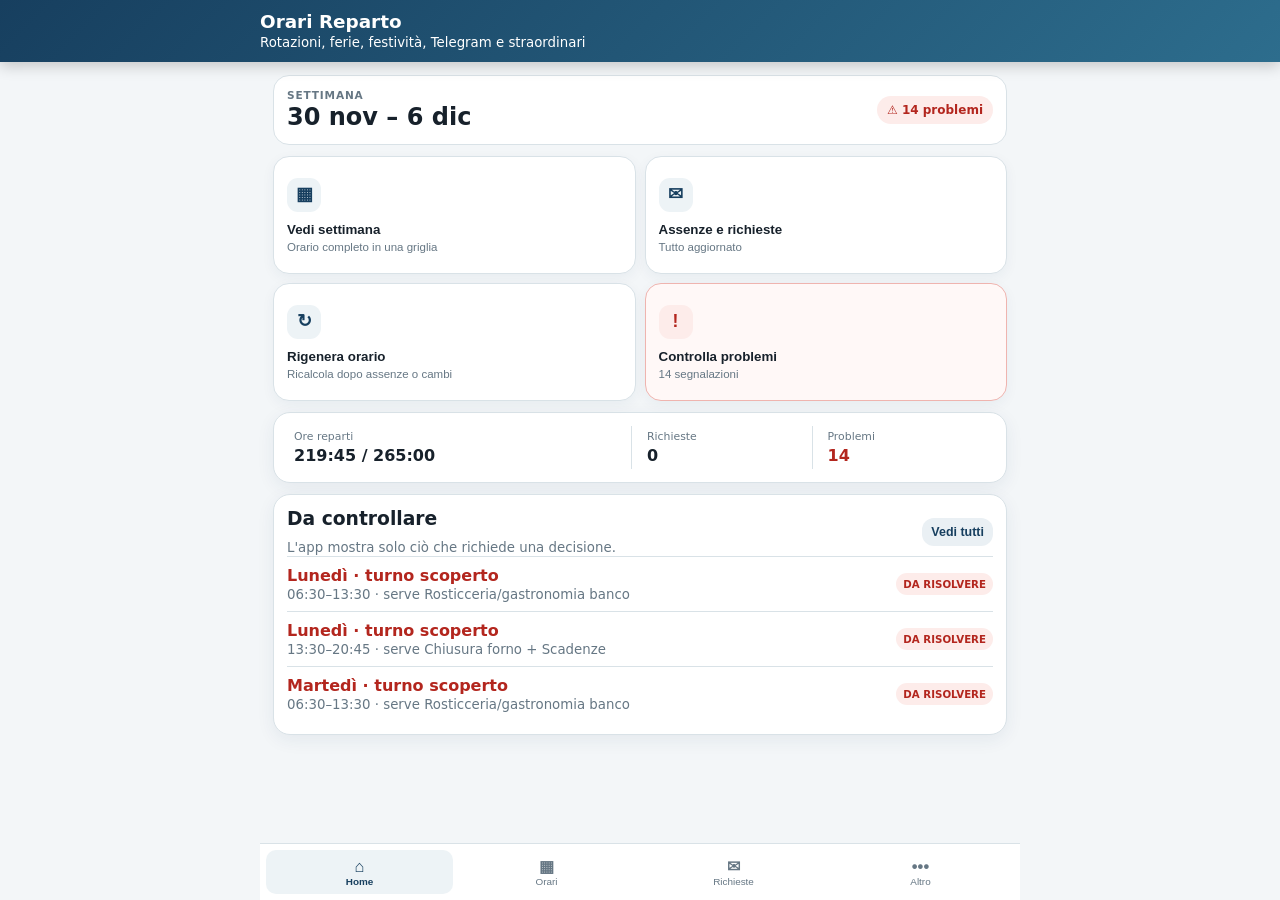
==== commit 1c026ae2: "Correggi caricamento UI semplice" ====
--- a/orari-reparto-demo/index.html
+++ b/orari-reparto-demo/index.html
@@ -14,7 +14,8 @@
 </script>
 <link rel="stylesheet" href="orari-v9.css?v=20260902-absence1">
 <link rel="stylesheet" href="orari-v9-pdv.css?v=20260902-absence1">
-<link rel="stylesheet" href="orari-v9-interactions.css?v=20260906-promo1">\n<link rel="stylesheet" href="orari-v9-simple.css?v=20261005-simple1">
+<link rel="stylesheet" href="orari-v9-interactions.css?v=20260906-promo1">
+<link rel="stylesheet" href="orari-v9-simple.css?v=20261005-simple1">
 </head>
 <body>
 <header>
@@ -71,6 +72,7 @@
 <script src="orari-v9-part39.js?v=20260909-weeklysales1"></script>
 <script src="orari-v9-part40.js?v=20260911-singleday1"></script>
 <script src="orari-v9-part41.js?v=20260911-calendar2"></script>
-<script src="orari-v9-part42.js?v=20260917-sales2"></script>\n<script src="orari-v9-part43.js?v=20261005-simple1"></script>
+<script src="orari-v9-part42.js?v=20260917-sales2"></script>
+<script src="orari-v9-part43.js?v=20261005-simple1"></script>
 </body>
 </html>
